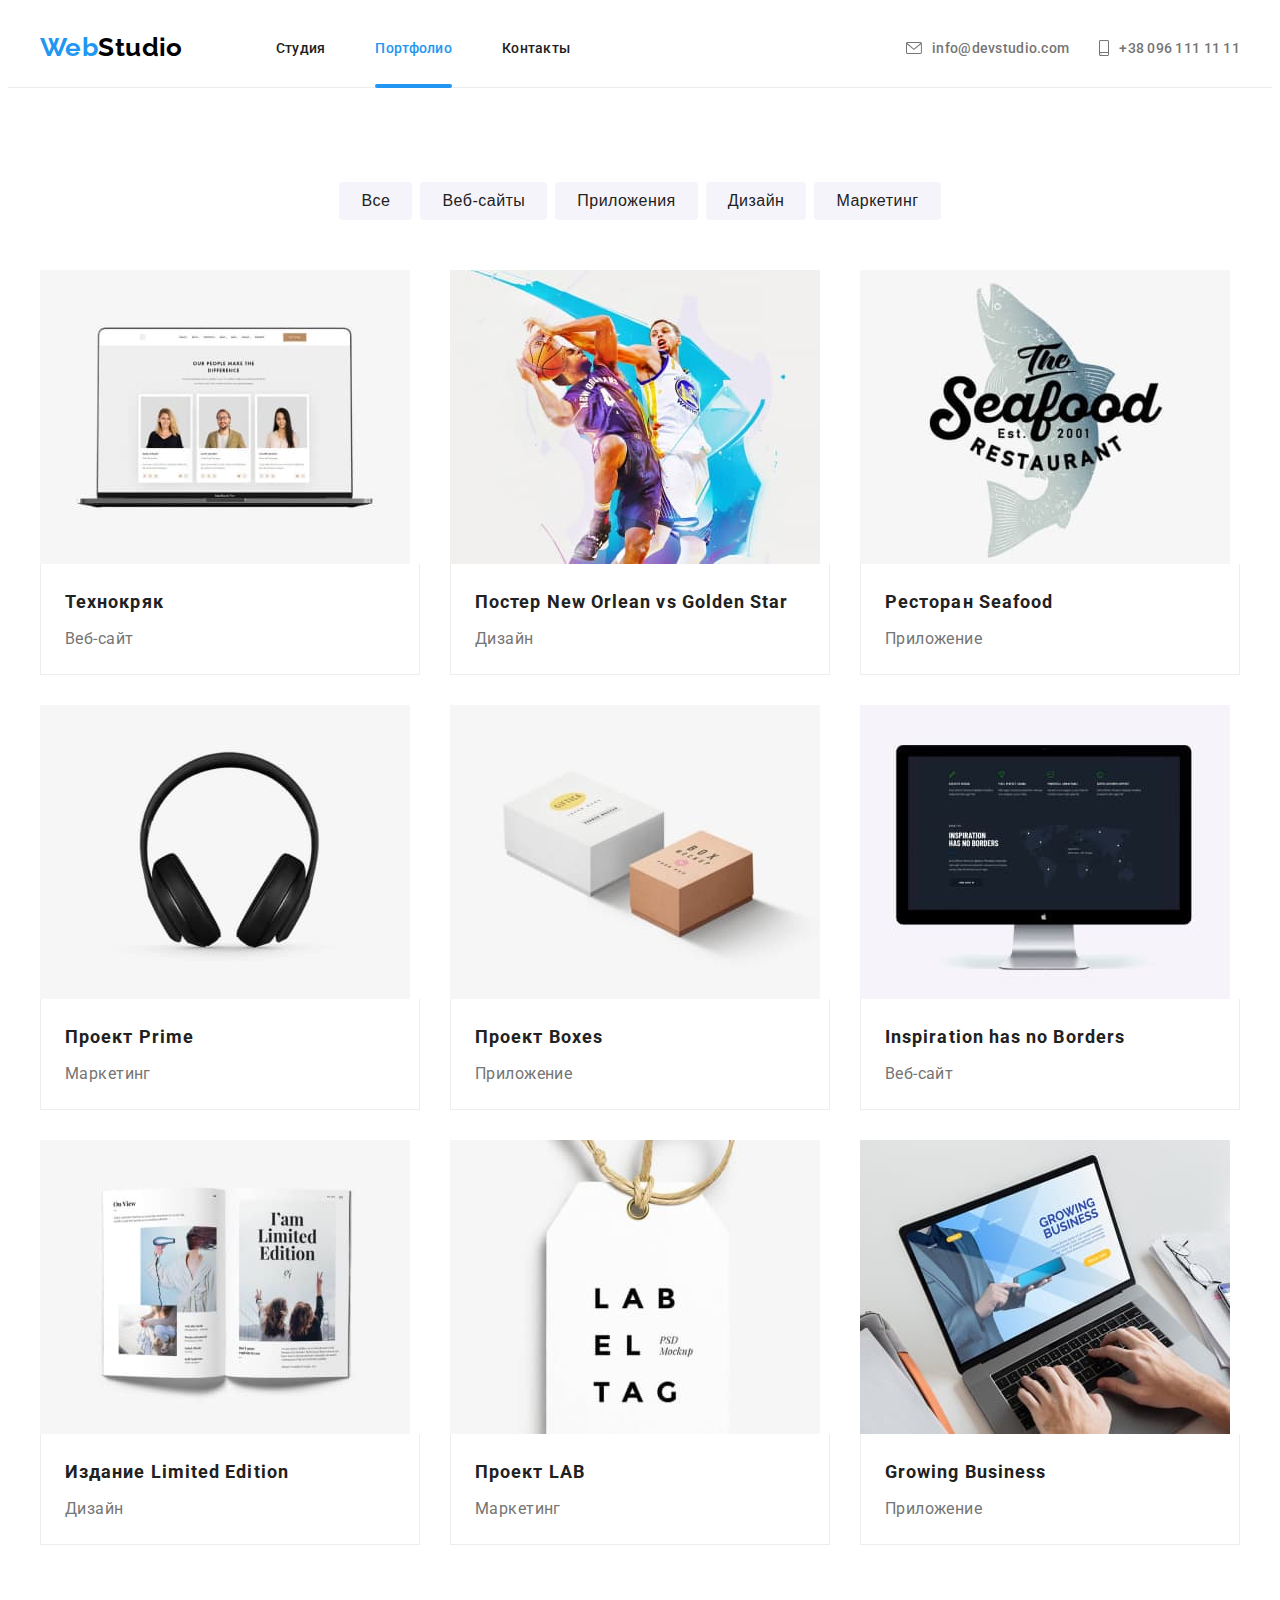
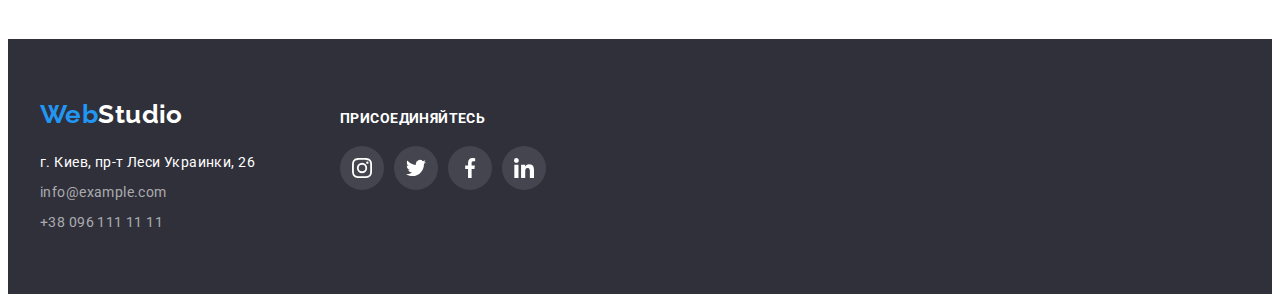
==== portfolio.html @ 47026268 "В процесі-1" ====
<!DOCTYPE html>
<html lang="ru">
  <head>
    <meta charset="UTF-8" />
    <meta name="viewport" content="width=device-width, initial-scale=1.0" />
    <title>Портфолио</title>
    <link rel="preconnect" href="https://fonts.gstatic.com" />
    <link
      href="https://fonts.googleapis.com/css2?family=Raleway:wght@700&family=Roboto:wght@400;500;700;900&display=swap"
      rel="stylesheet"
    />
    <link
      rel="stylesheet"
      href="https://cdnjs.cloudflare.com/ajax/libs/modern-normalize/1.0.0/modern-normalize.min.css"
      integrity="sha512-ISS7cAi1PEhQ8jnbJpJZMd29NlhNj4AWYyLOSp2CE/CsHxTCu+r+t0D2yoJudVrd0/8fTVPUVDzY5Tvli75u/g=="
      crossorigin="anonymous"
    />
    <link rel="stylesheet" href="./css/style.css" />
  </head>
  <body>
    <!-- header -->
    <header class="header">
      <div class="container header-container">
        <a class="logo link" href="./index.html">
          Web<span class="header-subtext">Studio</span>
        </a>
        <nav>
          <ul class="site-nav list">
            <li class="nav-item">
              <a class="link" href="./index.html">Студия</a>
            </li>
            <li class="nav-item">
              <a class="link current" href="./portfolio.html">Портфолио</a>
            </li>
            <li class="nav-item">
              <a class="link" href="#contact">Контакты</a>
            </li>
          </ul>
        </nav>
        <ul class="header-contacts list">
          <li class="header-contact">
            <a class="header-mail link" href="mailto:info@devstudio.com">
              <svg class="nav-icon" width="16" height="12">
                <use href="./images/icons/sprite.svg#envelope"></use>
              </svg>
              info@devstudio.com
            </a>
          </li>
          <li class="header-contact">
            <a class="header-phone link" href="tel:+380961111111">
              <svg class="nav-icon" width="10" height="16">
                <use href="./images/icons/sprite.svg#smartphone"></use>
              </svg>
              +38 096 111 11 11
            </a>
          </li>
        </ul>
      </div>
    </header>

    <!-- main content -->
    <main>
      <section class="section">
        <div class="container">
          <h1 class="visually-hidden">Портфолио</h1>
          <ul class="kinds list">
            <li class="kind">
              <button class="kind-button" type="button">Все</button>
            </li>
            <li class="kind">
              <button class="kind-button" type="button">Веб-сайты</button>
            </li>
            <li class="kind">
              <button class="kind-button" type="button">Приложения</button>
            </li>
            <li class="kind">
              <button class="kind-button" type="button">Дизайн</button>
            </li>
            <li class="kind">
              <button class="kind-button" type="button">Маркетинг</button>
            </li>
          </ul>

          <ul class="projects list">
            <li class="project-item">
              <a href="#" class="project link">
                <div class="thumb">
                  <img
                    src="./images/projects/project-1.jpg"
                    alt="Технокряк"
                    width="370"
                  />
                  <div class="overlay">
                    <p>
                      Технокряк это современная площадка распространения
                      коронавируса. Компании используют эту платформу для
                      цифрового шпионажа и атак на защищённые сервера
                      конкурентов.
                    </p>
                  </div>
                </div>
                <div class="project-content">
                  <h2 class="project-title">Технокряк</h2>
                  <p class="project-text">Веб-сайт</p>
                </div>
              </a>
            </li>
            <li class="project-item">
              <a href="#" class="project link">
                <div class="thumb">
                  <img
                    src="./images/projects/project-2.jpg"
                    alt="Постер New Orlean vs Golden Star"
                    width="370"
                  />
                  <div class="overlay">
                    <p>
                      Технокряк это современная площадка распространения
                      коронавируса. Компании используют эту платформу для
                      цифрового шпионажа и атак на защищённые сервера
                      конкурентов.
                    </p>
                  </div>
                </div>
                <div class="project-content">
                  <h2 class="project-title">
                    Постер New Orlean vs Golden Star
                  </h2>
                  <p class="project-text">Дизайн</p>
                </div>
              </a>
            </li>
            <li class="project-item">
              <a href="#" class="project link">
                <div class="thumb">
                  <img
                    src="./images/projects/project-3.jpg"
                    alt="Ресторан Seafood"
                    width="370"
                  />
                  <div class="overlay">
                    <p>
                      Технокряк это современная площадка распространения
                      коронавируса. Компании используют эту платформу для
                      цифрового шпионажа и атак на защищённые сервера
                      конкурентов.
                    </p>
                  </div>
                </div>
                <div class="project-content">
                  <h2 class="project-title">Ресторан Seafood</h2>
                  <p class="project-text">Приложение</p>
                </div>
              </a>
            </li>
            <li class="project-item">
              <a href="#" class="project link">
                <div class="thumb">
                  <img
                    src="./images/projects/project-4.jpg"
                    alt="Проект Prime"
                    width="370"
                  />
                  <div class="overlay">
                    <p>
                      Технокряк это современная площадка распространения
                      коронавируса. Компании используют эту платформу для
                      цифрового шпионажа и атак на защищённые сервера
                      конкурентов.
                    </p>
                  </div>
                </div>
                <div class="project-content">
                  <h2 class="project-title">Проект Prime</h2>
                  <p class="project-text">Маркетинг</p>
                </div>
              </a>
            </li>
            <li class="project-item">
              <a href="#" class="project link">
                <div class="thumb">
                  <img
                    src="./images/projects/project-5.jpg"
                    alt="Проект Boxes"
                    width="370"
                  />
                  <div class="overlay">
                    <p>
                      Технокряк это современная площадка распространения
                      коронавируса. Компании используют эту платформу для
                      цифрового шпионажа и атак на защищённые сервера
                      конкурентов.
                    </p>
                  </div>
                </div>
                <div class="project-content">
                  <h2 class="project-title">Проект Boxes</h2>
                  <p class="project-text">Приложение</p>
                </div>
              </a>
            </li>
            <li class="project-item">
              <a href="#" class="project link">
                <div class="thumb">
                  <img
                    src="./images/projects/project-6.jpg"
                    alt="Inspiration has no Borders"
                    width="370"
                  />
                  <div class="overlay">
                    <p>
                      Технокряк это современная площадка распространения
                      коронавируса. Компании используют эту платформу для
                      цифрового шпионажа и атак на защищённые сервера
                      конкурентов.
                    </p>
                  </div>
                </div>
                <div class="project-content">
                  <h2 class="project-title">Inspiration has no Borders</h2>
                  <p class="project-text">Веб-сайт</p>
                </div>
              </a>
            </li>
            <li class="project-item">
              <a href="#" class="project link">
                <div class="thumb">
                  <img
                    src="./images/projects/project-7.jpg"
                    alt="Издание Limited Edition"
                    width="370"
                  />
                  <div class="overlay">
                    <p>
                      Технокряк это современная площадка распространения
                      коронавируса. Компании используют эту платформу для
                      цифрового шпионажа и атак на защищённые сервера
                      конкурентов.
                    </p>
                  </div>
                </div>
                <div class="project-content">
                  <h2 class="project-title">Издание Limited Edition</h2>
                  <p class="project-text">Дизайн</p>
                </div>
              </a>
            </li>
            <li class="project-item">
              <a href="#" class="project link">
                <div class="thumb">
                  <img
                    src="./images/projects/project-8.jpg"
                    alt="Проект LAB"
                    width="370"
                  />
                  <div class="overlay">
                    <p>
                      Технокряк это современная площадка распространения
                      коронавируса. Компании используют эту платформу для
                      цифрового шпионажа и атак на защищённые сервера
                      конкурентов.
                    </p>
                  </div>
                </div>
                <div class="project-content">
                  <h2 class="project-title">Проект LAB</h2>
                  <p class="project-text">Маркетинг</p>
                </div>
              </a>
            </li>
            <li class="project-item">
              <a href="#" class="project link">
                <div class="thumb">
                  <img
                    src="./images/projects/project-9.jpg"
                    alt="Growing Business"
                    width="370"
                  />
                  <div class="overlay">
                    <p>
                      Технокряк это современная площадка распространения
                      коронавируса. Компании используют эту платформу для
                      цифрового шпионажа и атак на защищённые сервера
                      конкурентов.
                    </p>
                  </div>
                </div>
                <div class="project-content">
                  <h2 class="project-title">Growing Business</h2>
                  <p class="project-text">Приложение</p>
                </div>
              </a>
            </li>
          </ul>
        </div>
      </section>
    </main>

    <!-- footer -->
    <footer class="footer">
      <div class="container footer-container">
        <div class="logo-address" id="contact">
          <a class="logo link" href="./index.html">
            Web<span class="footer-subtext">Studio</span>
          </a>
          <address class="address">
            <a class="footer-address link" href="#">
              г. Киев, пр-т Леси Украинки, 26
            </a>
            <ul class="footer-contacts list">
              <li class="footer-contact">
                <a class="link" href="mailto:info@devstudio.com">
                  info@example.com
                </a>
              </li>
              <li class="footer-contact">
                <a class="link" href="tel:+380961111111">+38 096 111 11 11</a>
              </li>
            </ul>
          </address>
        </div>

        <div class="connect">
          <p class="connect-title">Присоединяйтесь</p>
          <ul class="social-links list">
            <li class="social-item">
              <a class="social-link company link" href="#">
                <svg class="social-icon">
                  <use href="./images/icons/sprite.svg#instagram"></use>
                </svg>
              </a>
            </li>
            <li class="social-item">
              <a class="social-link company link" href="#">
                <svg class="social-icon">
                  <use href="./images/icons/sprite.svg#twitter"></use>
                </svg>
              </a>
            </li>
            <li class="social-item">
              <a class="social-link company link" href="#">
                <svg class="social-icon">
                  <use href="./images/icons/sprite.svg#facebook"></use>
                </svg>
              </a>
            </li>
            <li class="social-item">
              <a class="social-link company link" href="#">
                <svg class="social-icon">
                  <use href="./images/icons/sprite.svg#linkedin"></use>
                </svg>
              </a>
            </li>
          </ul>
        </div>
      </div>
    </footer>
  </body>
</html>
---- css/style.css ----
:root {
  --white-color: #ffffff;
  --secondary-bg-color: #f5f4fa;
  --footer-bg-color: #2f303a;
  --primary-text-color: #757575;
  --title-text-color: #212121;
  --black-text-color: #000000;
  --accent-color: #2196f3;
  --header-line-color: #ececec;
  --social-link-color: #afb1b8;

  --project-border: 1px solid #eeeeee;

  /* відступ */
  --project-gap: 30px;
}

body {
  background-color: var(--white-color);
  color: var(--primary-text-color);
  font-family: 'Roboto', sans-serif;
  letter-spacing: 0.03em;
  font-size: 14px;
  font-weight: 400;
  line-height: 1.72;
}

h1,
h2,
h3,
h4,
h5,
h6,
p {
  margin-top: 0;
  margin-bottom: 0;
}

img {
  display: block;
  max-width: 100%;
}

.list {
  list-style: none;
  margin: 0;
  padding: 0;
}

.section {
  padding-top: 94px;
  padding-bottom: 94px;
}

.padding-top-no {
  padding-top: 0;
}

.link {
  text-decoration: none;
  color: inherit;
}

.section-title {
  margin-bottom: 50px;

  color: var(--title-text-color);
  font-weight: bold;
  font-size: 36px;
  line-height: 1.17;
  text-align: center;
}

.container {
  width: 1200px;
  margin: 0 auto;
  padding: 0 15px;
}
/* СТУДИЯ */

/* HEADER */
.header {
  border-bottom: 1px solid var(--header-line-color);
}

.header-container {
  display: flex;
  align-items: center;
}
/* logo */

.logo {
  padding-top: 24px;
  padding-bottom: 24px;

  color: var(--accent-color);
  font-family: 'Raleway', sans-serif;
  font-weight: bold;
  font-size: 26px;
  line-height: 1.2;
}

.header-subtext {
  color: var(--black-text-color);
}

/* nav */
.site-nav {
  display: flex;

  margin-left: 93px;

  color: var(--title-text-color);
  font-weight: 500;
  line-height: 1.15;
  letter-spacing: 0.02em;
}

.site-nav .link,
.header-contacts .link {
  display: flex;
  position: relative;

  padding-top: 32px;
  padding-bottom: 31px;
  align-items: center;

  transition: color 250ms cubic-bezier(0.4, 0, 0.2, 1);
}

.nav-item:not(:last-child) {
  margin-right: 50px;
}

.current {
  color: var(--accent-color);
}

.current::after {
  display: block;
  content: '';
  position: absolute;
  bottom: -1px;

  width: 100%;
  height: 4px;
  border-radius: 2px;

  background-color: var(--accent-color);
}

/* header contacts */
.header-contacts {
  display: flex;

  margin-left: auto;
  align-items: center;

  font-weight: 500;
  line-height: 1.15;
  letter-spacing: 0.02em;
}

.header-contact:nth-child(1) {
  margin-right: 30px;
}

/* .header-mail {
  color: var(--primary-text-color);
} */

.nav-icon {
  margin-right: 10px;
  fill: currentColor;
}

.site-nav .link:hover,
.site-nav .link:focus,
.header-contacts .link:hover,
.header-contacts .link:focus,
.logo-address .link:hover,
.logo-address .link:focus {
  color: var(--accent-color);
}

/* MAIN */
/* hero */
.hero {
  padding-top: 200px;
  padding-bottom: 200px;
  max-width: 1600px;
  margin-left: auto;
  margin-right: auto;

  background-image: linear-gradient(
      to right,
      rgba(47, 48, 58, 0.4),
      rgba(47, 48, 58, 0.4)
    ),
    url('../images/background/hero-img.jpg');
  background-color: #c4c4c4;
  background-size: cover;
  background-position: center;
}

.hero-title {
  margin-bottom: 30px;

  color: var(--white-color);
  font-weight: 900;
  font-size: 44px;
  line-height: 1.37;
  text-align: center;
  letter-spacing: 0.06em;
  text-transform: uppercase;
}

.button {
  display: block;
  margin-left: auto;
  margin-right: auto;
  padding: 10px 32px;

  background-color: var(--accent-color);
  color: var(--white-color);
  border: none;
  cursor: pointer;
  font-weight: bold;
  font-size: 16px;
  line-height: 1.88;
  letter-spacing: 0.06em;
  box-shadow: 0px 4px 4px rgba(0, 0, 0, 0.15);
  border-radius: 4px;
}

/* advantages */
.advantages {
  display: flex;
  justify-content: space-between;
}

.advantage {
  width: 270px;
}

.visually-hidden {
  position: absolute;
  width: 1px;
  height: 1px;
  margin: -1px;
  border: 0;
  padding: 0;

  white-space: nowrap;
  clip-path: inset(100%);
  clip: rect(0 0 0 0);
  overflow: hidden;
}

.advantage-title {
  margin-bottom: 10px;

  color: var(--title-text-color);
  font-weight: bold;
  font-size: 14px;
  line-height: 1.15;
  text-transform: uppercase;
}

.advantage-img {
  display: flex;
  justify-content: center;
  align-items: center;

  margin-bottom: 30px;
  width: 270px;
  height: 120px;
  border-radius: 4px;

  background-color: var(--secondary-bg-color);
}

.advantage-icon {
  width: 70px;
  height: 70px;
}

/* work */
.thumb {
  position: relative;
  overflow: hidden;
}

.works {
  display: flex;
  justify-content: space-between;
}

.work-title {
  position: absolute;
  bottom: 0;
  display: flex;
  justify-content: center;
  align-items: center;

  height: 70px;
  width: 100%;

  font-weight: bold;
  font-size: 14px;
  line-height: 1.15;
  text-align: center;
  letter-spacing: 0.03em;
  text-transform: uppercase;
  color: var(--white-color);
  background-color: rgba(47, 48, 58, 0.8);
}

/* team */
.team {
  background-color: var(--secondary-bg-color);
}

.members {
  display: flex;
  justify-content: space-between;
}

.member {
  overflow: hidden;
  border-radius: 0px 0px 4px 4px;
  width: 270px;

  box-shadow: 0px 1px 3px rgba(0, 0, 0, 0.12), 0px 1px 1px rgba(0, 0, 0, 0.14),
    0px 2px 1px rgba(0, 0, 0, 0.2);
}

.member-content {
  padding: 30px 32px;
  background-color: var(--white-color);
}

.member-name {
  margin-bottom: 10px;

  color: var(--title-text-color);
  font-weight: 500;
  font-size: 16px;
  line-height: 1.19;
  text-align: center;
}

.member-profession {
  margin-bottom: 16px;

  font-size: 16px;
  line-height: 1.19;
  text-align: center;
}

/* social icons */
.social-links {
  display: flex;
}

.social-item:not(:last-child) {
  display: block;
  margin-right: 10px;
}

.social-link {
  display: flex;
  justify-content: center;
  align-items: center;

  height: 44px;
  width: 44px;
  border-radius: 50%;
}

.social-icon {
  width: 20px;
  height: 20px;
  fill: currentColor;
}

.personal {
  color: var(--social-link-color);

  transition: color 250ms cubic-bezier(0.4, 0, 0.2, 1),
    background-color 250ms cubic-bezier(0.4, 0, 0.2, 1);
}

.personal:hover,
.personal:focus {
  color: var(--white-color);
  background-color: var(--accent-color);
}

/* clients */
.clients {
  display: flex;
  justify-content: space-between;
}

.client {
  display: flex;

  width: 170px;
  height: 90px;
  border-radius: 4px;

  border: 1px solid var(--social-link-color);
  color: var(--social-link-color);

  transition: color 250ms cubic-bezier(0.4, 0, 0.2, 1),
    border-color 250ms cubic-bezier(0.4, 0, 0.2, 1);
}

.client:hover,
.client:focus {
  color: var(--accent-color);
  border: 1px solid var(--accent-color);
}

.client-icon {
  fill: currentColor;
}

/* footer */
.footer {
  padding-top: 60px;
  padding-bottom: 60px;
  background-color: var(--footer-bg-color);
}

.footer-container {
  display: flex;
  align-items: baseline;
}

/* logo */
.footer .logo {
  display: block;
  padding-top: 0;
  padding-bottom: 20px;
}

.footer-subtext {
  color: var(--white-color);
}

.address {
  color: var(--white-color);
  font-style: normal;
}

.footer-address {
  display: block;
  margin-bottom: 6px;
}

.footer-contacts {
  color: rgba(255, 255, 255, 0.6);
}

.logo-address .link {
  transition: color 250ms cubic-bezier(0.4, 0, 0.2, 1);
}

.footer-contact:first-child {
  margin-bottom: 6px;
}

/* Присоединяйтесь */
.connect {
  margin-left: 85px;
}

.connect-title {
  margin-bottom: 20px;

  font-weight: bold;
  font-size: 14px;
  line-height: 1.15;
  letter-spacing: 0.03em;
  text-transform: uppercase;
  color: var(--white-color);
}

.company {
  background-color: rgba(255, 255, 255, 0.1);
  color: var(--white-color);

  transition: background-color 250ms cubic-bezier(0.4, 0, 0.2, 1);
}

.company:hover,
.company:focus {
  background-color: var(--accent-color);
}

/* ПОРТФОЛИО */
.kinds {
  display: flex;
  justify-content: center;
  margin-bottom: 50px;
}

.kind:not(:last-child) {
  margin-right: 8px;
}

.kind-button {
  padding: 6px 22px;

  border-style: none;
  border-radius: 4px;

  cursor: pointer;
  background-color: var(--secondary-bg-color);
  color: var(--title-text-color);
  font-weight: 500;
  font-size: 16px;
  line-height: 1.62;
  letter-spacing: 0.03em;

  transition: box-shadow 250ms cubic-bezier(0.4, 0, 0.2, 1),
    background-color 250ms cubic-bezier(0.4, 0, 0.2, 1),
    color 250ms cubic-bezier(0.4, 0, 0.2, 1);
}

.kind-button:hover,
.kind-button:focus {
  background-color: var(--accent-color);
  color: var(--white-color);
  box-shadow: 0px 4px 4px rgba(0, 0, 0, 0.25);
}

/* projects */
.projects {
  display: flex;
  flex-wrap: wrap;
  margin-left: calc(-1 * var(--project-gap));
  margin-top: calc(-1 * var(--project-gap));
}

.project-item {
  flex-basis: calc((100% - 3 * var(--project-gap)) / 3);
  margin-left: var(--project-gap);
  margin-top: var(--project-gap);
}

.project {
  display: block;
  cursor: pointer;

  transition: box-shadow 250ms cubic-bezier(0.4, 0, 0.2, 1);
}

.project:hover,
.project:focus {
  box-shadow: 0px 1px 1px rgba(0, 0, 0, 0.12), 0px 4px 4px rgba(0, 0, 0, 0.06),
    1px 4px 6px rgba(0, 0, 0, 0.16);
}

.overlay {
  position: absolute;
  top: 0;
  left: 0;

  width: 100%;
  height: 100%;
  padding: 63px 24px;

  font-size: 18px;
  line-height: 1.56;
  letter-spacing: 0.03em;
  color: var(--white-color);
  background-color: rgba(33, 150, 243, 0.9);

  transform: translateY(101%);
  transition: transform 250ms cubic-bezier(0.4, 0, 0.2, 1);
}

.project:hover .overlay,
.project:focus .overlay {
  transform: translateY(0);
}

.project-content {
  padding: 20px 24px;
  border-bottom: var(--project-border);
  border-right: var(--project-border);
  border-left: var(--project-border);
}

.project-title {
  margin-bottom: 4px;

  color: var(--title-text-color);
  font-weight: bold;
  font-size: 18px;
  line-height: 2;
  letter-spacing: 0.06em;
}

.project-text {
  font-size: 16px;
  line-height: 1.87;
}

/* modals */
.backdrop {
  position: fixed;
  top: 0;
  left: 0;

  width: 100%;
  height: 100%;

  background-color: rgba(0, 0, 0, 0.2);

  opacity: 1;
  visibility: visible;
  transition: opacity 250ms cubic-bezier(0.4, 0, 0.2, 1),
    visibility 250ms cubic-bezier(0.4, 0, 0.2, 1);
}

.backdrop.is-hidden {
  opacity: 0;
  pointer-events: none;
  visibility: hidden;
}

.backdrop.is-hidden .modal {
  transform: translate(-50%, -50%) scale(0.7);
}

.modal {
  position: absolute;
  top: 50%;
  left: 50%;
  transform: translate(-50%, -50%) scale(1);

  width: 528px;
  height: 581px;
  padding: 40px;
  border-radius: 4px;

  background-color: var(--white-color);
  box-shadow: 0px 1px 3px rgba(0, 0, 0, 0.12), 0px 1px 1px rgba(0, 0, 0, 0.14),
    0px 2px 1px rgba(0, 0, 0, 0.2);

  transition: transform 250ms cubic-bezier(0.4, 0, 0.2, 1);
}

.modal-close {
  display: flex;
  justify-content: center;
  align-items: center;
  position: absolute;
  top: 8px;
  right: 8px;

  /* margin-left: auto;
  margin-right: -32px;
  margin-top: -32px; */

  width: 30px;
  height: 30px;
  border-radius: 50%;
  border: 1px solid rgba(0, 0, 0, 0.1);
  padding: 0;
  cursor: pointer;

  background: var(--white-color);
  color: var(--black-text-color);

  transition: color 250ms cubic-bezier(0.4, 0, 0.2, 1);
}

.modal-close:hover,
.modal-close:focus {
  color: var(--accent-color);
}

.close-icon {
  fill: currentColor;
}

.form {
  margin: 0;
}

.form-title {
  margin-bottom: 12px;

  font-weight: bold;
  font-size: 20px;
  line-height: 1.15;
  text-align: center;
  letter-spacing: 0.03em;

  color: var(--title-text-color);
}

.form-field {
  display: flex;
  flex-direction: column;
  margin-bottom: 10px;
}

.field-label {
  margin-bottom: 4px;

  font-size: 12px;
  line-height: 1.17;
  letter-spacing: 0.01em;
}

.field-input {
  margin: 0;
  padding: 11px 12px;
  border: 1px solid rgba(33, 33, 33, 0.2);
  border-radius: 4px;
}

.form-field-textarea {
  display: flex;
  flex-direction: column;
  margin-bottom: 20px;
}

.textarea-input {
  padding: 12px 16px;
  resize: none;
  border: 1px solid rgba(33, 33, 33, 0.2);
  border-radius: 4px;
}

.textarea-input::placeholder {
  color: rgba(117, 117, 117, 0.5);
}

.form-field-checkbox {
  display: block;
  margin-bottom: 30px;
  cursor: pointer;
}

.checkbox-input {
}

.contract {
  color: var(--accent-color);
}
/*  */
/* .label {
  position: relative;
  display: block;
  margin-bottom: 10px;
} */

/* .label-text {
  display: block;
  margin-bottom: 4px;

  font-size: 12px;
  line-height: 1.17;
  letter-spacing: 0.01em;
} */

.form-icon {
  position: absolute;
  bottom: 11px;
  left: 12px;
  fill: var(--title-text-color);
}

/* .label-field {
  display: block;
  width: 100%;
  height: 40px;

  border: 1px solid rgba(33, 33, 33, 0.2);
  border-radius: 4px;

  font-size: 16px;

  transition: border-color 250ms cubic-bezier(0.4, 0, 0.2, 1);
} */

/* .label-field:hover,
.label-field:focus {
  border-color: var(--accent-color);
  cursor: pointer;
} */

/* .label-field:hover + .form-icon,
.label-field:focus + .form-icon {
  fill: var(--accent-color);
} */

/* .textarea {
  display: block;
  margin-bottom: 20px;
} */

/* .textarea-field {
  padding: 12px 16px;
  height: auto;

  resize: none;

  font-size: 14px;
  line-height: 1.17;
  letter-spacing: 0.01em;
}

.textarea-field::placeholder {
  color: rgba(117, 117, 117, 0.5);
} */

.submit {
  /* display: block;
  margin-left: auto;
  margin-right: auto;
  padding: 10px 32px;

  background-color: var(--accent-color);
  color: var(--white-color);
  border: none;
  cursor: pointer;
  font-weight: bold;
  font-size: 16px;
  line-height: 1.88;
  letter-spacing: 0.06em;
  box-shadow: 0px 4px 4px rgba(0, 0, 0, 0.15);
  border-radius: 4px; */

  display: block;
  margin-left: auto;
  margin-right: auto;
  padding: 10px 55px;

  /* width: 200px; */
  /* height: 50px; */
  border: none;
  cursor: pointer;
  border-radius: 4px;

  font-weight: bold;
  font-size: 16px;
  line-height: 1.88;
  letter-spacing: 0.06em;
  color: var(--white-color);
  background-color: var(--accent-color);
  box-shadow: 0px 4px 4px rgba(0, 0, 0, 0.15);
}
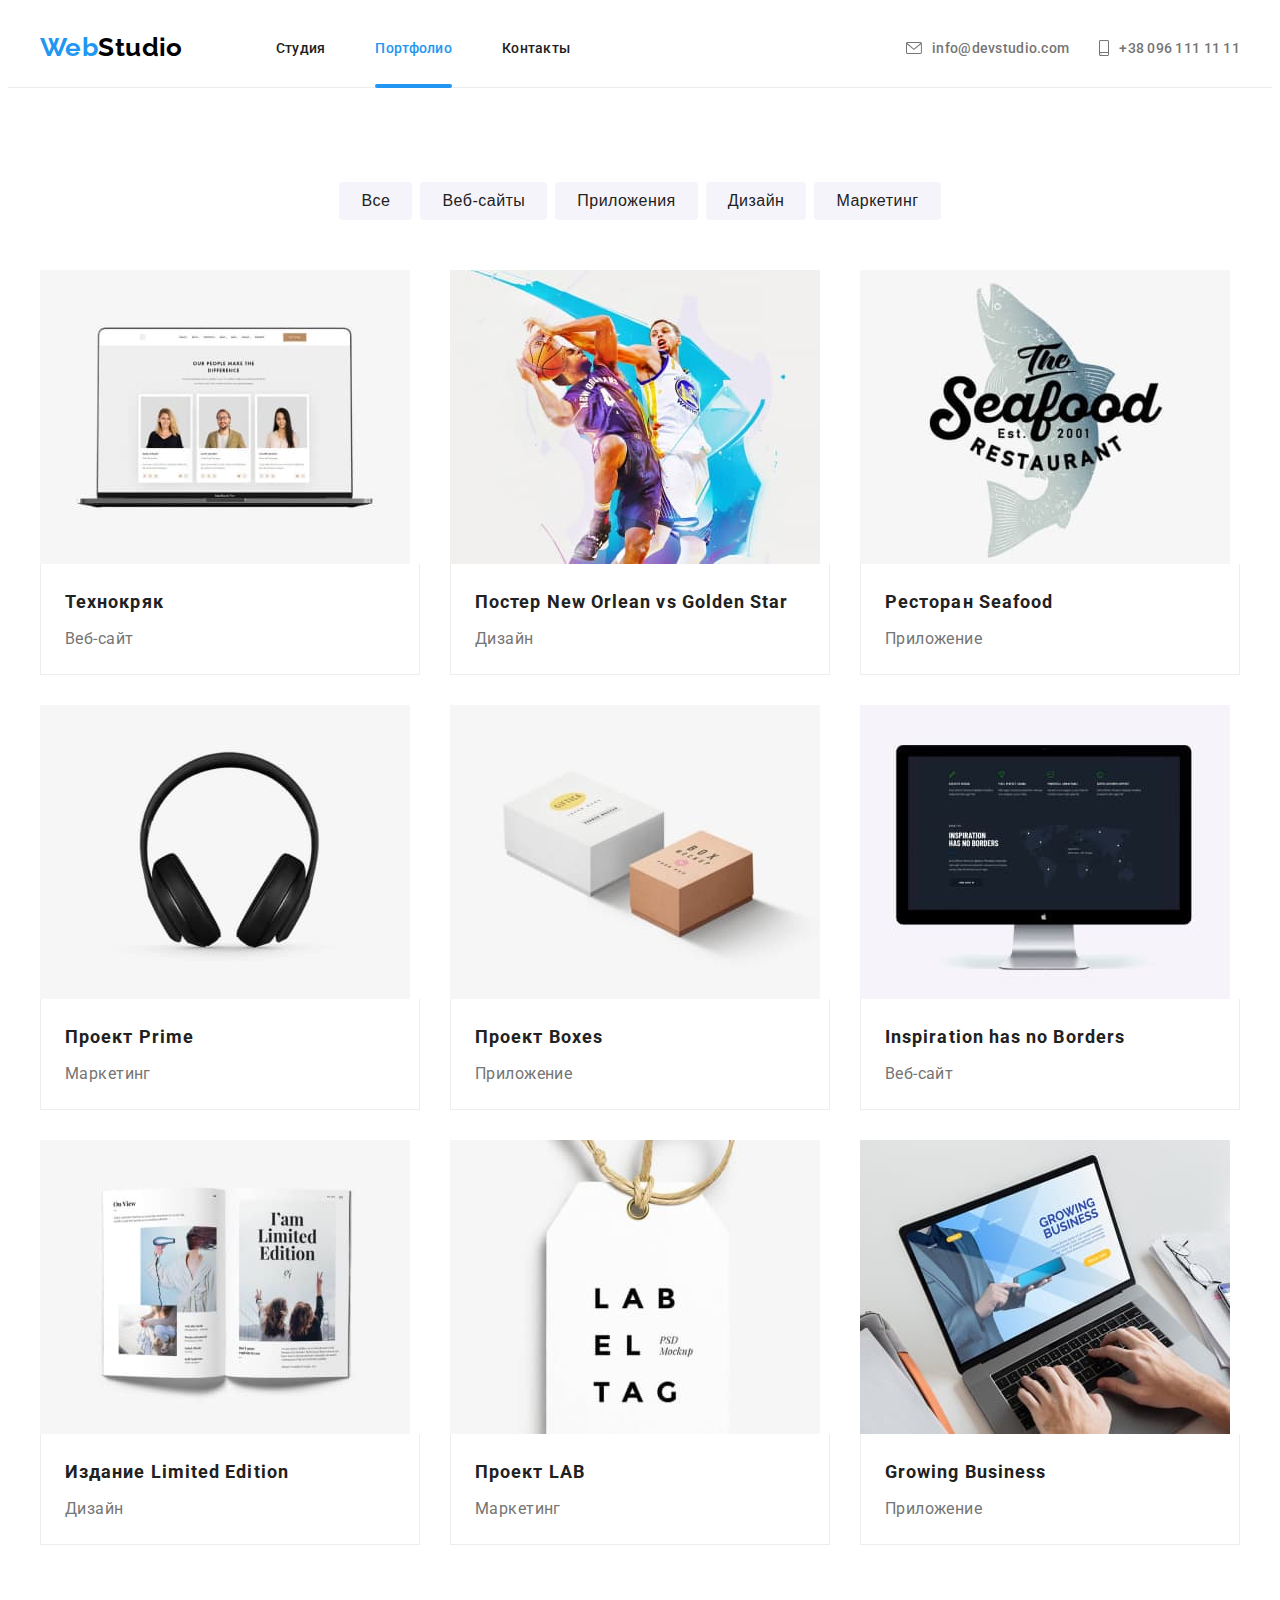
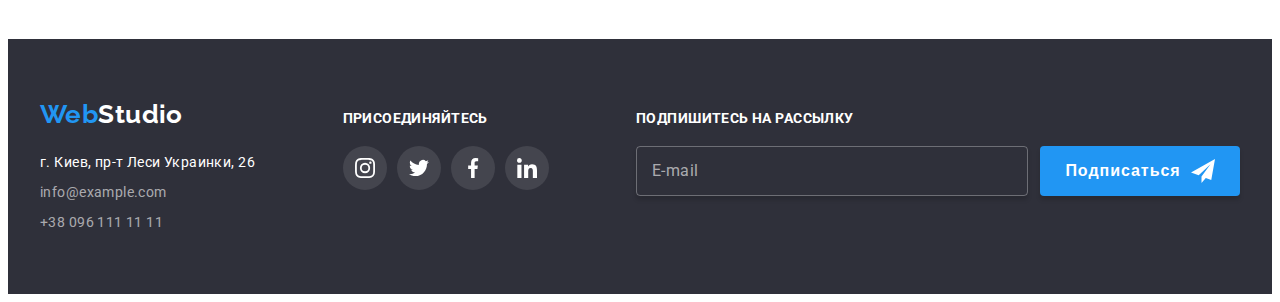
==== commit aa4f8407: "Спроба-3" ====
--- a/portfolio.html
+++ b/portfolio.html
@@ -321,7 +321,7 @@
         </div>
 
         <div class="connect">
-          <p class="connect-title">Присоединяйтесь</p>
+          <p class="footer-title">Присоединяйтесь</p>
           <ul class="social-links list">
             <li class="social-item">
               <a class="social-link company link" href="#">
@@ -353,6 +353,24 @@
             </li>
           </ul>
         </div>
+
+        <div class="subscribe">
+          <form class="form-subscribe">
+            <p class="footer-title">Подпишитесь на рассылку</p>
+            <div class="subscribe-content">
+              <label class="subscribe-field">
+                <input class="subscribe-input" type="text" placeholder=" " />
+                <span class="subscribe-label"> E-mail</span>
+              </label>
+              <button class="button subscribe-button" type="button">
+                Подписаться
+                <svg class="subscribe-icon" width="24" height="24">
+                  <use href="./images/icons/sprite.svg#icon-send"></use>
+                </svg>
+              </button>
+            </div>
+          </form>
+        </div>
       </div>
     </footer>
   </body>
--- a/css/style.css
+++ b/css/style.css
@@ -6,6 +6,7 @@
   --title-text-color: #212121;
   --black-text-color: #000000;
   --accent-color: #2196f3;
+  --accent-hover-color: #188ce8;
   --header-line-color: #ececec;
   --social-link-color: #afb1b8;
 
@@ -13,6 +14,8 @@
 
   /* відступ */
   --project-gap: 30px;
+
+  --transition-type: 250ms cubic-bezier(0.4, 0, 0.2, 1);
 }
 
 body {
@@ -125,7 +128,7 @@
   padding-bottom: 31px;
   align-items: center;
 
-  transition: color 250ms cubic-bezier(0.4, 0, 0.2, 1);
+  transition: color var(--transition-type);
 }
 
 .nav-item:not(:last-child) {
@@ -216,10 +219,14 @@
 }
 
 .button {
-  display: block;
+  display: flex;
+  width: 200px;
+  height: 50px;
   margin-left: auto;
   margin-right: auto;
-  padding: 10px 32px;
+  padding: 0;
+  align-items: center;
+  justify-content: center;
 
   background-color: var(--accent-color);
   color: var(--white-color);
@@ -231,6 +238,12 @@
   letter-spacing: 0.06em;
   box-shadow: 0px 4px 4px rgba(0, 0, 0, 0.15);
   border-radius: 4px;
+
+  transition: background-color var(--transition-type);
+}
+
+.button:hover {
+  background-color: var(--accent-hover-color);
 }
 
 /* advantages */
@@ -387,8 +400,8 @@
 .personal {
   color: var(--social-link-color);
 
-  transition: color 250ms cubic-bezier(0.4, 0, 0.2, 1),
-    background-color 250ms cubic-bezier(0.4, 0, 0.2, 1);
+  transition: color var(--transition-type),
+    background-color var(--transition-type);
 }
 
 .personal:hover,
@@ -413,8 +426,7 @@
   border: 1px solid var(--social-link-color);
   color: var(--social-link-color);
 
-  transition: color 250ms cubic-bezier(0.4, 0, 0.2, 1),
-    border-color 250ms cubic-bezier(0.4, 0, 0.2, 1);
+  transition: color var(--transition-type), border-color var(--transition-type);
 }
 
 .client:hover,
@@ -437,6 +449,7 @@
 .footer-container {
   display: flex;
   align-items: baseline;
+  justify-content: space-between;
 }
 
 /* logo */
@@ -465,7 +478,7 @@
 }
 
 .logo-address .link {
-  transition: color 250ms cubic-bezier(0.4, 0, 0.2, 1);
+  transition: color var(--transition-type);
 }
 
 .footer-contact:first-child {
@@ -474,10 +487,9 @@
 
 /* Присоединяйтесь */
 .connect {
-  margin-left: 85px;
-}
-
-.connect-title {
+}
+
+.footer-title {
   margin-bottom: 20px;
 
   font-weight: bold;
@@ -492,12 +504,58 @@
   background-color: rgba(255, 255, 255, 0.1);
   color: var(--white-color);
 
-  transition: background-color 250ms cubic-bezier(0.4, 0, 0.2, 1);
+  transition: background-color var(--transition-type);
 }
 
 .company:hover,
 .company:focus {
   background-color: var(--accent-color);
+}
+
+.subscribe-content {
+  display: flex;
+}
+
+.subscribe-field {
+  position: relative;
+  margin-right: 12px;
+  display: flex;
+
+  font-size: 16px;
+  line-height: 1.25;
+  letter-spacing: 0.03em;
+  color: rgba(255, 255, 255, 0.6);
+}
+
+.subscribe-input {
+  padding: 15px 16px;
+  width: 358px;
+
+  border: 1px solid rgba(255, 255, 255, 0.3);
+  border-radius: 4px;
+  box-shadow: 0px 4px 4px rgba(0, 0, 0, 0.15);
+  background-color: transparent;
+
+  color: inherit;
+}
+
+.subscribe-input:hover ~ .subscribe-label,
+.subscribe-input:focus ~ .subscribe-label,
+.subscribe-input:not(:placeholder-shown) ~ .subscribe-label {
+  transform: translate(-75px, -50%);
+}
+
+.subscribe-label {
+  position: absolute;
+  left: 16px;
+  top: 50%;
+  transform: translateY(-50%);
+
+  transition: transform var(--transition-type);
+}
+
+.subscribe-icon {
+  margin-left: 10px;
 }
 
 /* ПОРТФОЛИО */
@@ -525,9 +583,8 @@
   line-height: 1.62;
   letter-spacing: 0.03em;
 
-  transition: box-shadow 250ms cubic-bezier(0.4, 0, 0.2, 1),
-    background-color 250ms cubic-bezier(0.4, 0, 0.2, 1),
-    color 250ms cubic-bezier(0.4, 0, 0.2, 1);
+  transition: box-shadow var(--transition-type),
+    background-color var(--transition-type), color var(--transition-type);
 }
 
 .kind-button:hover,
@@ -580,7 +637,7 @@
   background-color: rgba(33, 150, 243, 0.9);
 
   transform: translateY(101%);
-  transition: transform 250ms cubic-bezier(0.4, 0, 0.2, 1);
+  transition: transform var(--transition-type);
 }
 
 .project:hover .overlay,
@@ -623,8 +680,7 @@
 
   opacity: 1;
   visibility: visible;
-  transition: opacity 250ms cubic-bezier(0.4, 0, 0.2, 1),
-    visibility 250ms cubic-bezier(0.4, 0, 0.2, 1);
+  transition: opacity var(--transition-type), visibility var(--transition-type);
 }
 
 .backdrop.is-hidden {
@@ -644,7 +700,6 @@
   transform: translate(-50%, -50%) scale(1);
 
   width: 528px;
-  height: 581px;
   padding: 40px;
   border-radius: 4px;
 
@@ -652,7 +707,7 @@
   box-shadow: 0px 1px 3px rgba(0, 0, 0, 0.12), 0px 1px 1px rgba(0, 0, 0, 0.14),
     0px 2px 1px rgba(0, 0, 0, 0.2);
 
-  transition: transform 250ms cubic-bezier(0.4, 0, 0.2, 1);
+  transition: transform var(--transition-type);
 }
 
 .modal-close {
@@ -662,10 +717,6 @@
   position: absolute;
   top: 8px;
   right: 8px;
-
-  /* margin-left: auto;
-  margin-right: -32px;
-  margin-top: -32px; */
 
   width: 30px;
   height: 30px;
@@ -677,7 +728,7 @@
   background: var(--white-color);
   color: var(--black-text-color);
 
-  transition: color 250ms cubic-bezier(0.4, 0, 0.2, 1);
+  transition: color var(--transition-type);
 }
 
 .modal-close:hover,
@@ -689,7 +740,8 @@
   fill: currentColor;
 }
 
-.form {
+.form-recall,
+.form-subscribe {
   margin: 0;
 }
 
@@ -705,13 +757,16 @@
   color: var(--title-text-color);
 }
 
-.form-field {
+.recall-field {
+  position: relative;
   display: flex;
   flex-direction: column;
   margin-bottom: 10px;
-}
-
-.field-label {
+
+  cursor: pointer;
+}
+
+.recall-label {
   margin-bottom: 4px;
 
   font-size: 12px;
@@ -719,142 +774,110 @@
   letter-spacing: 0.01em;
 }
 
-.field-input {
+.recall-input {
   margin: 0;
-  padding: 11px 12px;
+  padding: 11px 11px 11px 42px;
   border: 1px solid rgba(33, 33, 33, 0.2);
   border-radius: 4px;
-}
-
-.form-field-textarea {
+
+  font-size: 14px;
+  color: var(--title-text-color);
+
+  transition: border-color var(--transition-type);
+}
+
+.recall-icon {
+  position: absolute;
+  bottom: 10px;
+  left: 15px;
+
+  fill: var(--title-text-color);
+
+  transition: fill var(--transition-type);
+
+  pointer-events: none;
+}
+
+.recall-input:hover,
+.recall-input:focus {
+  border-color: var(--accent-color);
+  cursor: pointer;
+}
+
+.recall-input:hover ~ .recall-icon,
+.recall-input:focus ~ .recall-icon,
+.recall-input:not(:placeholder-shown) ~ .recall-icon {
+  fill: var(--accent-color);
+}
+
+.recall-input:not(:placeholder-shown) {
+  cursor: text;
+  border-color: var(--accent-color);
+}
+
+.recall-textarea {
   display: flex;
   flex-direction: column;
   margin-bottom: 20px;
 }
 
 .textarea-input {
-  padding: 12px 16px;
+  padding: 11px 15px;
   resize: none;
   border: 1px solid rgba(33, 33, 33, 0.2);
   border-radius: 4px;
+  cursor: pointer;
+
+  transition: border-color var(--transition-type);
+}
+
+.textarea-input:hover,
+.textarea-input:focus {
+  border-color: var(--accent-color);
+}
+
+.textarea-input:not(:placeholder-shown) {
+  cursor: text;
+  border-color: var(--accent-color);
 }
 
 .textarea-input::placeholder {
   color: rgba(117, 117, 117, 0.5);
 }
 
-.form-field-checkbox {
-  display: block;
+.recall-checkbox {
+  display: flex;
+  justify-content: center;
   margin-bottom: 30px;
   cursor: pointer;
 }
 
-.checkbox-input {
+.checkbox-label {
+  display: flex;
+  align-items: center;
+}
+.checkbox-label::before {
+  content: '';
+  margin-right: 8px;
+  width: 16px;
+  height: 15px;
+  border: 2px solid var(--title-text-color);
+  border-radius: 2px;
+
+  transition: border-color var(--transition-type),
+    background-color var(--transition-type);
+}
+
+.checkbox-input:checked + .checkbox-label::before {
+  background-color: var(--accent-color);
+  border-color: var(--accent-color);
+
+  background-image: url('../images/icons/icon-check.svg');
+  background-size: contain;
+  background-origin: border-box;
 }
 
 .contract {
   color: var(--accent-color);
-}
-/*  */
-/* .label {
-  position: relative;
-  display: block;
-  margin-bottom: 10px;
-} */
-
-/* .label-text {
-  display: block;
-  margin-bottom: 4px;
-
-  font-size: 12px;
-  line-height: 1.17;
-  letter-spacing: 0.01em;
-} */
-
-.form-icon {
-  position: absolute;
-  bottom: 11px;
-  left: 12px;
-  fill: var(--title-text-color);
-}
-
-/* .label-field {
-  display: block;
-  width: 100%;
-  height: 40px;
-
-  border: 1px solid rgba(33, 33, 33, 0.2);
-  border-radius: 4px;
-
-  font-size: 16px;
-
-  transition: border-color 250ms cubic-bezier(0.4, 0, 0.2, 1);
-} */
-
-/* .label-field:hover,
-.label-field:focus {
-  border-color: var(--accent-color);
-  cursor: pointer;
-} */
-
-/* .label-field:hover + .form-icon,
-.label-field:focus + .form-icon {
-  fill: var(--accent-color);
-} */
-
-/* .textarea {
-  display: block;
-  margin-bottom: 20px;
-} */
-
-/* .textarea-field {
-  padding: 12px 16px;
-  height: auto;
-
-  resize: none;
-
-  font-size: 14px;
-  line-height: 1.17;
-  letter-spacing: 0.01em;
-}
-
-.textarea-field::placeholder {
-  color: rgba(117, 117, 117, 0.5);
-} */
-
-.submit {
-  /* display: block;
-  margin-left: auto;
-  margin-right: auto;
-  padding: 10px 32px;
-
-  background-color: var(--accent-color);
-  color: var(--white-color);
-  border: none;
-  cursor: pointer;
-  font-weight: bold;
-  font-size: 16px;
-  line-height: 1.88;
-  letter-spacing: 0.06em;
-  box-shadow: 0px 4px 4px rgba(0, 0, 0, 0.15);
-  border-radius: 4px; */
-
-  display: block;
-  margin-left: auto;
-  margin-right: auto;
-  padding: 10px 55px;
-
-  /* width: 200px; */
-  /* height: 50px; */
-  border: none;
-  cursor: pointer;
-  border-radius: 4px;
-
-  font-weight: bold;
-  font-size: 16px;
-  line-height: 1.88;
-  letter-spacing: 0.06em;
-  color: var(--white-color);
-  background-color: var(--accent-color);
-  box-shadow: 0px 4px 4px rgba(0, 0, 0, 0.15);
-}
+  margin-left: 2px;
+}
